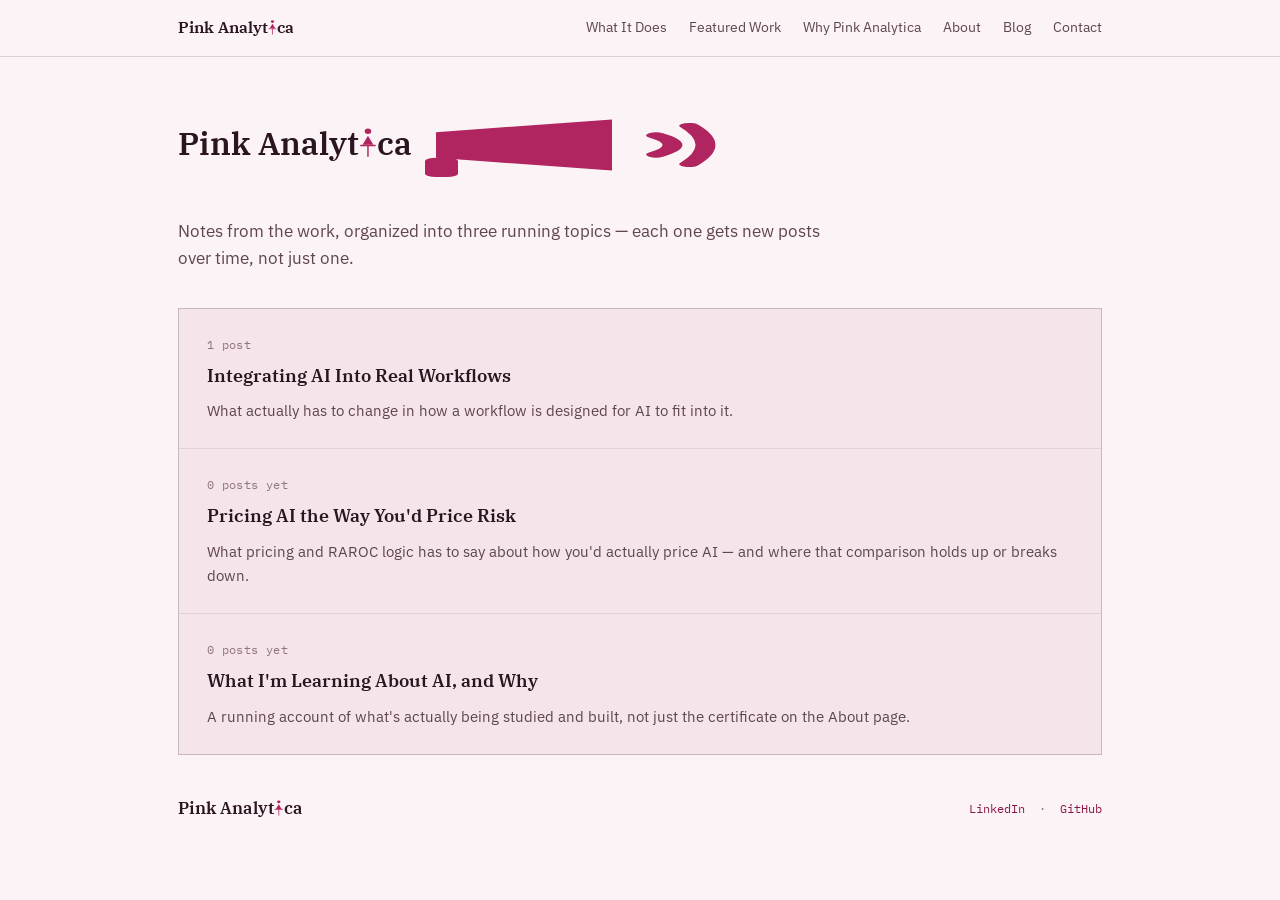
==== blog/index.html @ e67a84fc "Add first blog post: Legacy Tools Are the Next Target Co-Authored-By: Claude Sonnet 5 <noreply@anthr" ====
<!DOCTYPE html>
<html lang="en">
<head>
<meta charset="UTF-8">
<meta name="viewport" content="width=device-width, initial-scale=1.0">
<title>Blog &middot; Pink Analytica</title>
<link rel="icon" type="image/svg+xml" href="../favicon.svg">
<meta name="description" content="Notes on commercial pricing, RAROC, risk, and what applying AI to financial workflows actually looks like, from Pink Analytica.">
<link rel="preconnect" href="https://fonts.googleapis.com">
<link rel="preconnect" href="https://fonts.gstatic.com" crossorigin>
<link href="https://fonts.googleapis.com/css2?family=IBM+Plex+Serif:ital,wght@0,400;0,500;0,600;1,400&family=IBM+Plex+Sans:wght@400;500;600;700&family=IBM+Plex+Mono:wght@400;500;600&display=swap" rel="stylesheet">
<link rel="stylesheet" href="../styles.css">
</head>
<body>

<div class="topbar">
  <div class="wrap">
    <div class="topbar-name"><a href="../index.html" style="color:inherit; text-decoration:none;">Pink Analyt<span class="i-mark"><svg viewBox="0 0 20 34" aria-hidden="true"><ellipse cx="10" cy="4" rx="3.6" ry="3"/><polygon points="10,9 16,19 4,19"/><line x1="2" y1="20" x2="18" y2="20"/><line x1="10" y1="20" x2="10" y2="32"/></svg><span class="sr-only">i</span></span>ca</a></div>
    <nav>
      <a href="../index.html#what-i-do">What It Does</a>
      <a href="../index.html#work">Featured Work</a>
      <a href="../index.html#why">Why Pink Analytica</a>
      <a href="../index.html#about">About</a>
      <a href="index.html">Blog</a>
      <a href="../index.html#contact">Contact</a>
    </nav>
  </div>
</div>

<main class="wrap" style="padding-top:56px;">
  <div class="section-head"><h1 style="font-family:'IBM Plex Serif',serif; font-size:2rem;">Pink Analyt<span class="i-mark"><svg viewBox="0 0 20 34" aria-hidden="true"><ellipse cx="10" cy="4" rx="3.6" ry="3"/><polygon points="10,9 16,19 4,19"/><line x1="2" y1="20" x2="18" y2="20"/><line x1="10" y1="20" x2="10" y2="32"/></svg><span class="sr-only">i</span></span>ca<span class="megaphone-mark"><svg viewBox="-4 0 32 24" preserveAspectRatio="none" aria-hidden="true"><polygon points="26,6 26,14 10,18 10,2"/><rect x="24" y="14" width="3" height="6" rx="1"/><path d="M6 7 Q3 10 6 13"/><path d="M3 4 Q0 10 3 16"/></svg></span></h1></div>
  <p class="blog-lede">Notes from the work, organized into three running topics &mdash; each one gets new posts over time, not just one.</p>

  <div class="post-list">
    <a class="post-card" href="integrating-ai-workflows/index.html">
      <div class="post-date">1 post</div>
      <h3>Integrating AI Into Real Workflows</h3>
      <p>What actually has to change in how a workflow is designed for AI to fit into it.</p>
    </a>
    <a class="post-card" href="pricing-ai-vs-risk/index.html">
      <div class="post-date">0 posts yet</div>
      <h3>Pricing AI the Way You'd Price Risk</h3>
      <p>What pricing and RAROC logic has to say about how you'd actually price AI &mdash; and where that comparison holds up or breaks down.</p>
    </a>
    <a class="post-card" href="learning-ai/index.html">
      <div class="post-date">0 posts yet</div>
      <h3>What I'm Learning About AI, and Why</h3>
      <p>A running account of what's actually being studied and built, not just the certificate on the About page.</p>
    </a>
  </div>
</main>

<footer>
  <div class="wrap">
    <div class="fname">Pink Analyt<span class="i-mark"><svg viewBox="0 0 20 34" aria-hidden="true"><ellipse cx="10" cy="4" rx="3.6" ry="3"/><polygon points="10,9 16,19 4,19"/><line x1="2" y1="20" x2="18" y2="20"/><line x1="10" y1="20" x2="10" y2="32"/></svg><span class="sr-only">i</span></span>ca</div>
    <div class="fmeta"><a href="https://www.linkedin.com/in/ketibakiri" target="_blank" rel="noopener">LinkedIn</a> &nbsp;&middot;&nbsp; <a href="https://github.com/ketibak-ai" target="_blank" rel="noopener">GitHub</a></div>
  </div>
</footer>

</body>
</html>
---- styles.css ----
:root{
  --paper: #fbf3f6;
  --surface: #f5e4ea;
  --surface-2: #eed3dd;
  --ink: #2a1520;
  --ink-soft: #5e4550;
  --ink-faint: #8f7580;
  --line: rgba(42,21,32,0.14);
  --line-strong: rgba(42,21,32,0.28);
  --accent: #b0245f;
  --accent-strong: #8a1748;
  --accent-2: #8f5f14;
  --accent-2-strong: #6b450a;
  --shadow: 0 1px 2px rgba(42,21,32,0.06);
}

@media (prefers-color-scheme: dark){
  :root:not([data-theme="light"]){
    --paper: #180d13;
    --surface: #23131b;
    --surface-2: #2e1a24;
    --ink: #f6e9ee;
    --ink-soft: #cfb6c1;
    --ink-faint: #957c88;
    --line: rgba(246,233,238,0.14);
    --line-strong: rgba(246,233,238,0.26);
    --accent: #f08ab4;
    --accent-strong: #f7b0c9;
    --accent-2: #d9a252;
    --accent-2-strong: #ecc17c;
    --shadow: 0 1px 2px rgba(0,0,0,0.4);
  }
}
:root[data-theme="dark"]{
  --paper: #180d13;
    --surface: #23131b;
    --surface-2: #2e1a24;
    --ink: #f6e9ee;
    --ink-soft: #cfb6c1;
    --ink-faint: #957c88;
    --line: rgba(246,233,238,0.14);
    --line-strong: rgba(246,233,238,0.26);
    --accent: #f08ab4;
    --accent-strong: #f7b0c9;
    --accent-2: #d9a252;
    --accent-2-strong: #ecc17c;
    --shadow: 0 1px 2px rgba(0,0,0,0.4);
}

*{ box-sizing: border-box; }
html{ background: var(--paper); }
body{
  margin:0;
  background: var(--paper);
  color: var(--ink);
  font-family: "IBM Plex Sans", ui-sans-serif, system-ui, sans-serif;
  font-size: 17px;
  line-height: 1.6;
  -webkit-font-smoothing: antialiased;
}
::selection{ background: var(--accent); color: var(--paper); }

a{ color: var(--accent-strong); text-decoration-color: var(--line-strong); text-underline-offset: 3px; }
a:hover{ color: var(--accent); }
a:focus-visible, button:focus-visible{ outline: 2px solid var(--accent); outline-offset: 3px; border-radius: 2px; }

.wrap{ max-width: 980px; margin: 0 auto; padding: 0 28px; }
.prose{ max-width: 66ch; }

h1,h2,h3{ font-family: "IBM Plex Serif", ui-serif, Georgia, serif; font-weight: 600; text-wrap: balance; color: var(--ink); margin: 0; }

.eyebrow{
  font-family: "IBM Plex Mono", ui-monospace, monospace;
  font-size: 0.72rem;
  letter-spacing: 0.14em;
  text-transform: uppercase;
  color: var(--accent-strong);
}

.mono{ font-family: "IBM Plex Mono", ui-monospace, monospace; font-variant-numeric: tabular-nums; }

/* ---------- topbar ---------- */
.topbar{
  position: sticky; top:0; z-index: 20;
  background: color-mix(in srgb, var(--paper) 88%, transparent);
  backdrop-filter: blur(6px);
  border-bottom: 1px solid var(--line);
}
.topbar .wrap{ display:flex; align-items:center; justify-content:space-between; height:56px; }
.topbar-name{ font-family:"IBM Plex Serif",serif; font-weight:600; font-size:1rem; }
.topbar nav{ display:flex; gap:22px; }
.topbar nav a{ font-size:0.85rem; color: var(--ink-soft); text-decoration:none; }
.topbar nav a:hover{ color: var(--accent-strong); }
@media (max-width: 620px){ .topbar nav{ display:none; } }

/* ---------- hero ---------- */
header.hero{ padding: 64px 0 0; border-bottom: 1px solid var(--line); }
.hero-top{ display:flex; flex-wrap:wrap; gap: 24px; justify-content:space-between; align-items:flex-end; }
.hero h1{ font-size: clamp(2.4rem, 5vw, 3.6rem); line-height:1.04; letter-spacing:-0.01em; }
.hero-headline{ margin-top:18px; display:flex; flex-wrap:wrap; gap:8px 32px; }
.hero-headline .stat-item{ margin:0; font-family:"IBM Plex Serif",serif; font-weight:600; font-size: clamp(1.1rem, 2.1vw, 1.3rem); line-height:1.35; color: var(--ink); }
.hero-headline .stat-item::before{ content:"\2022"; color: var(--accent); margin-right:0.5em; }
.hero .role{ margin-top:10px; font-size: clamp(1.05rem, 2vw, 1.25rem); color: var(--accent-strong); font-family:"IBM Plex Serif",serif; font-style:italic; }
.hero-keywords{ margin-top:14px; font-family:"IBM Plex Mono",monospace; font-size:0.8rem; color: var(--ink-faint); }
.founder{ margin:10px 0 0; font-family:"IBM Plex Mono",monospace; font-size:0.8rem; letter-spacing:0.08em; color: var(--ink-faint); }
.founder-photo{ width:160px; height:160px; border-radius:50%; object-fit:cover; border:1px solid var(--line-strong); flex:none; }
.section-head.founder-head{ align-items:center; }
.founder-head h2{ margin-bottom:2px; }
.founder-head .founder{ margin:0; }

.i-mark{ display:inline-block; width:0.56em; vertical-align:-0.22em; }
.i-mark svg{ display:block; width:100%; height:1.18em; overflow:visible; }
.i-mark ellipse, .i-mark polygon{ fill: var(--accent); }
.i-mark line{ stroke: var(--accent); stroke-width:1.6; stroke-linecap:round; }

.megaphone-mark{ display:inline-block; width:11em; vertical-align:-1.1em; margin-left:0.05em; transform: scaleX(-1); }
.megaphone-mark svg{ display:block; width:100%; height:2.4em; overflow:visible; }
.megaphone-mark polygon, .megaphone-mark rect{ fill: var(--accent); }
.megaphone-mark path{ stroke: var(--accent); fill:none; stroke-width:1.8; stroke-linecap:round; }
.sr-only{ position:absolute; width:1px; height:1px; padding:0; margin:-1px; overflow:hidden; clip:rect(0,0,0,0); white-space:nowrap; border:0; }
.contact-block{ text-align:right; font-family:"IBM Plex Mono",monospace; font-size:0.82rem; color: var(--ink-soft); line-height:1.9; }
.contact-block a{ color: var(--ink-soft); text-decoration:none; }
.contact-block a:hover{ color: var(--accent-strong); }
@media (max-width: 620px){ .contact-block{ text-align:left; } }

/* ---------- sections ---------- */
section{ padding: 56px 0; border-bottom: 1px solid var(--line); }
section:last-of-type{ border-bottom:none; }
.section-head{ display:flex; align-items:baseline; gap:16px; margin-bottom: 28px; }
.section-head h2{ font-size: 1.5rem; }

.summary p{ margin:0 0 16px; color: var(--ink-soft); }
.summary p:last-child{ margin-bottom:0; }
.summary strong{ color: var(--ink); font-weight:600; }

/* competencies */
.comp-grid{ display:grid; grid-template-columns: repeat(2, 1fr); gap: 1px; background: var(--line); border: 1px solid var(--line); }
.comp-card{ background: var(--surface); padding: 22px 24px; }
.comp-card h3{ font-family:"IBM Plex Sans",sans-serif; font-weight:600; font-size:0.95rem; color: var(--accent-strong); margin-bottom:10px; }
.comp-card .tags{ display:flex; flex-wrap:wrap; gap:6px 8px; }
.comp-card .tags span{ font-family:"IBM Plex Mono",monospace; font-size:0.74rem; color: var(--ink-soft); background: var(--surface-2); padding:3px 8px; border-radius:3px; }
@media (max-width: 700px){ .comp-grid{ grid-template-columns: 1fr; } }

/* AI statement */
.ai-quote{
  margin: 0 0 24px;
  padding-left: 24px;
  border-left: 3px solid var(--accent);
  font-family: "IBM Plex Serif", serif;
  font-style: italic;
  font-size: clamp(1.15rem, 2.4vw, 1.4rem);
  line-height: 1.5;
  color: var(--ink);
  max-width: 66ch;
}

/* services + contact */
.lede{ margin:0 0 28px; color: var(--ink-soft); font-size:1.05rem; }
.eng-grid{ display:grid; grid-template-columns: repeat(3,1fr); gap:1px; background: var(--line); border:1px solid var(--line); margin-bottom:36px; }
.eng-card{ background: var(--surface); padding: 24px; }
.eng-card h3{ font-size:1.1rem; margin:6px 0 8px; }
.eng-card p:last-child{ margin:0; color: var(--ink-soft); font-size:0.93rem; }
.cap-grid{ display:grid; grid-template-columns: repeat(2,1fr); gap:28px; margin-bottom:28px; }
.cap-group h3{ font-family:"IBM Plex Sans",sans-serif; font-size:0.95rem; color: var(--accent-strong); padding-bottom:8px; border-bottom:1px solid var(--line-strong); margin-bottom:10px; }
.cap-group ul{ margin:0; padding:0; list-style:none; color: var(--ink-soft); font-size:0.92rem; }
.cap-group li{ padding:5px 0; }
.scope-note{ font-size:0.88rem; color: var(--ink-faint); font-style:italic; margin:0 0 20px; }
@media (max-width: 800px){ .eng-grid, .cap-grid{ grid-template-columns: 1fr; } }
.cta{ display:inline-block; padding:12px 24px; background: var(--accent); color: var(--paper); text-decoration:none; font-weight:600; border-radius:3px; }
.cta:hover{ background: var(--accent-strong); color: var(--paper); }
.cta .i-mark ellipse, .cta .i-mark polygon{ fill: var(--paper); }
.cta .i-mark line{ stroke: var(--paper); }

/* featured work */
.work-grid{ display:flex; flex-direction:column; gap:1px; background: var(--line); border:1px solid var(--line); }
.work-card{ background: var(--surface); padding:30px; display:flex; flex-direction:column; gap:14px; }
.work-card h3{ font-size:1.25rem; }
.work-card p{ margin:0; color: var(--ink-soft); font-size:0.97rem; }
.work-tags{ display:flex; flex-wrap:wrap; gap:6px 8px; }
.work-tags span{ font-family:"IBM Plex Mono",monospace; font-size:0.72rem; color: var(--ink-soft); background: var(--surface-2); padding:3px 8px; border-radius:3px; }
.work-links{ display:flex; gap:20px; margin-top:auto; padding-top:4px; }
.work-links a{ font-family:"IBM Plex Mono",monospace; font-size:0.82rem; font-weight:600; color: var(--accent-strong); text-decoration:none; }
.work-links a:hover{ color: var(--accent); }

footer{ padding: 40px 0 60px; }
footer .wrap{ display:flex; flex-wrap:wrap; justify-content:space-between; gap:16px; align-items:center; }
footer .fname{ font-family:"IBM Plex Serif",serif; font-weight:600; }
footer .fmeta{ font-family:"IBM Plex Mono",monospace; font-size:0.78rem; color: var(--ink-faint); }
footer a{ text-decoration:none; }

@media (prefers-reduced-motion: no-preference){
  .reveal{ opacity:0; transform: translateY(10px); transition: opacity .5s ease, transform .5s ease; }
  .reveal.in{ opacity:1; transform:none; }
}

/* ---------- blog ---------- */
.blog-lede{ color: var(--ink-soft); font-size:1.05rem; max-width:66ch; margin:0 0 36px; }
.post-list{ display:flex; flex-direction:column; gap:1px; background: var(--line); border:1px solid var(--line); }
.post-card{ background: var(--surface); padding:26px 28px; display:block; text-decoration:none; color: inherit; }
.post-card:hover{ background: var(--surface-2); }
.post-card .post-date{ font-family:"IBM Plex Mono",monospace; font-size:0.78rem; color: var(--ink-faint); letter-spacing:0.03em; }
.post-card h3{ font-size:1.15rem; margin:6px 0 8px; color: var(--ink); }
.post-card p{ margin:0; color: var(--ink-soft); font-size:0.95rem; }
.post-card .post-topic{ display:inline-block; margin-top:10px; font-family:"IBM Plex Mono",monospace; font-size:0.7rem; letter-spacing:0.05em; text-transform:uppercase; color: var(--accent-strong); background: color-mix(in srgb, var(--accent) 12%, transparent); padding:2px 8px; border-radius:3px; }
.post-coming-soon{ background: var(--surface); padding:26px 28px; opacity:0.6; }
.post-coming-soon .post-date{ font-family:"IBM Plex Mono",monospace; font-size:0.78rem; color: var(--ink-faint); }
.post-coming-soon h3{ font-size:1.15rem; margin:6px 0 8px; }
.post-coming-soon p{ margin:0; color: var(--ink-soft); font-size:0.95rem; font-style:italic; }

article.post{ padding: 48px 0 64px; }
.post-header{ margin-bottom:40px; border-bottom:1px solid var(--line); padding-bottom:32px; }
.post-header .eyebrow{ margin-bottom:14px; display:block; }
.post-header h1{ font-size: clamp(1.8rem, 4vw, 2.6rem); line-height:1.15; margin-bottom:14px; }
.post-header .post-meta{ font-family:"IBM Plex Mono",monospace; font-size:0.82rem; color: var(--ink-faint); }
.post-body{ max-width:68ch; color: var(--ink-soft); font-size:1.05rem; line-height:1.75; }
.post-body h2{ font-size:1.35rem; color: var(--ink); margin:40px 0 16px; }
.post-body p{ margin:0 0 20px; }
.post-body ul, .post-body ol{ margin:0 0 20px; padding-left:22px; }
.post-body li{ margin-bottom:8px; }
.post-body strong{ color: var(--ink); font-weight:600; }
.post-body blockquote{ margin:28px 0; padding-left:20px; border-left:3px solid var(--accent); font-style:italic; color: var(--ink); }
.post-footer{ margin-top:48px; padding-top:24px; border-top:1px solid var(--line); }
.back-link{ font-family:"IBM Plex Mono",monospace; font-size:0.85rem; }
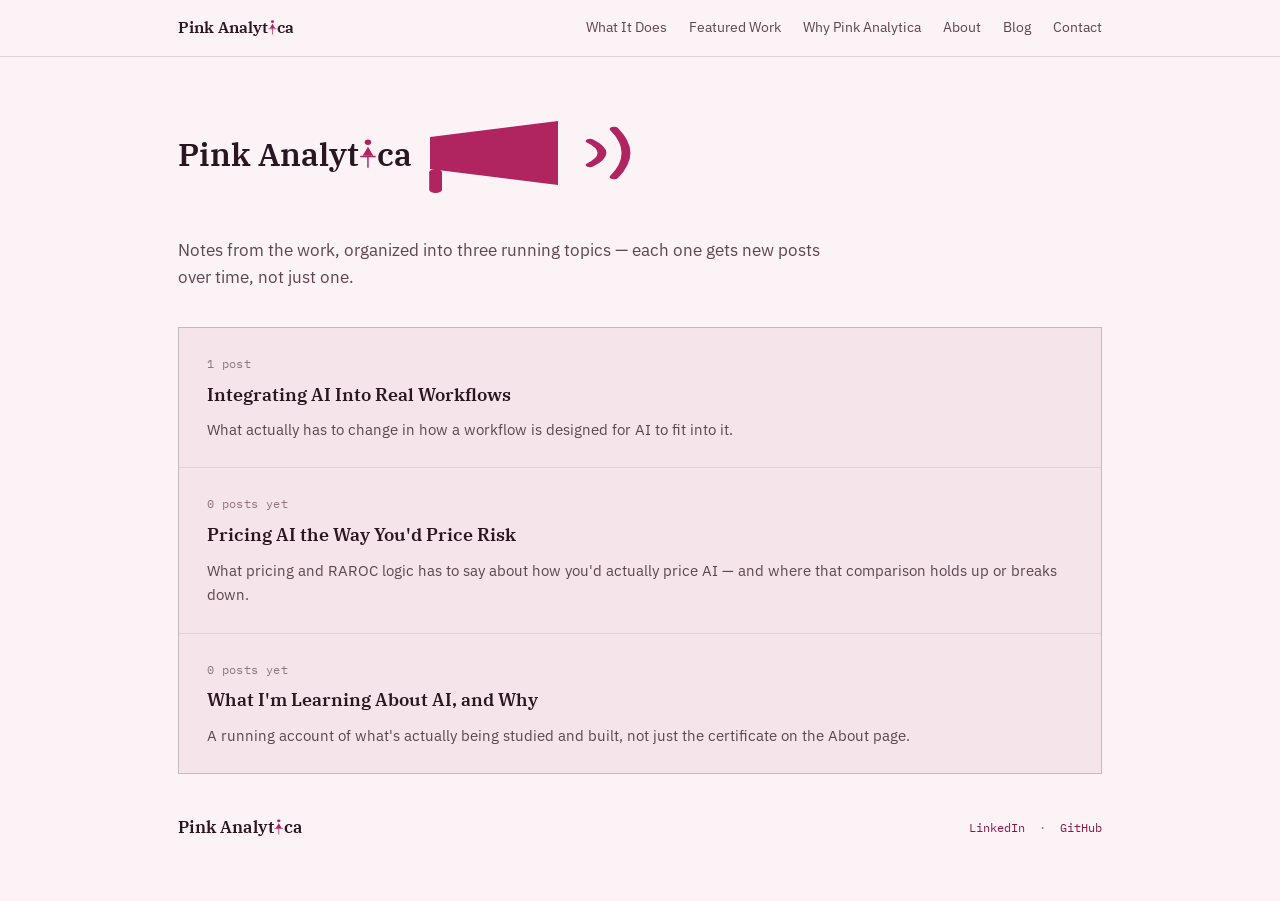
==== commit 49703cd8: "Thin megaphone sound waves and handle Co-Authored-By: Claude Sonnet 5 <noreply@anthropic.com>" ====
--- a/blog/index.html
+++ b/blog/index.html
@@ -28,7 +28,7 @@
 </div>
 
 <main class="wrap" style="padding-top:56px;">
-  <div class="section-head"><h1 style="font-family:'IBM Plex Serif',serif; font-size:2rem;">Pink Analyt<span class="i-mark"><svg viewBox="0 0 20 34" aria-hidden="true"><ellipse cx="10" cy="4" rx="3.6" ry="3"/><polygon points="10,9 16,19 4,19"/><line x1="2" y1="20" x2="18" y2="20"/><line x1="10" y1="20" x2="10" y2="32"/></svg><span class="sr-only">i</span></span>ca<span class="megaphone-mark"><svg viewBox="-4 0 32 24" preserveAspectRatio="none" aria-hidden="true"><polygon points="26,6 26,14 10,18 10,2"/><rect x="24" y="14" width="3" height="6" rx="1"/><path d="M6 7 Q3 10 6 13"/><path d="M3 4 Q0 10 3 16"/></svg></span></h1></div>
+  <div class="section-head"><h1 style="font-family:'IBM Plex Serif',serif; font-size:2rem;">Pink Analyt<span class="i-mark"><svg viewBox="0 0 20 34" aria-hidden="true"><ellipse cx="10" cy="4" rx="3.6" ry="3"/><polygon points="10,9 16,19 4,19"/><line x1="2" y1="20" x2="18" y2="20"/><line x1="10" y1="20" x2="10" y2="32"/></svg><span class="sr-only">i</span></span>ca<span class="megaphone-mark"><svg viewBox="-4 0 32 24" preserveAspectRatio="none" aria-hidden="true"><polygon points="26,6 26,14 10,18 10,2"/><rect x="24.5" y="14" width="1.6" height="6" rx="0.8"/><path d="M6 7 Q3 10 6 13"/><path d="M3 4 Q0 10 3 16"/></svg></span></h1></div>
   <p class="blog-lede">Notes from the work, organized into three running topics &mdash; each one gets new posts over time, not just one.</p>
 
   <div class="post-list">
--- a/styles.css
+++ b/styles.css
@@ -113,10 +113,10 @@
 .i-mark ellipse, .i-mark polygon{ fill: var(--accent); }
 .i-mark line{ stroke: var(--accent); stroke-width:1.6; stroke-linecap:round; }
 
-.megaphone-mark{ display:inline-block; width:11em; vertical-align:-1.1em; margin-left:0.05em; transform: scaleX(-1); }
-.megaphone-mark svg{ display:block; width:100%; height:2.4em; overflow:visible; }
+.megaphone-mark{ display:inline-block; width:8em; vertical-align:-1.35em; margin-left:0.05em; transform: scaleX(-1); }
+.megaphone-mark svg{ display:block; width:100%; height:3em; overflow:visible; }
 .megaphone-mark polygon, .megaphone-mark rect{ fill: var(--accent); }
-.megaphone-mark path{ stroke: var(--accent); fill:none; stroke-width:1.8; stroke-linecap:round; }
+.megaphone-mark path{ stroke: var(--accent); fill:none; stroke-width:1.1; stroke-linecap:round; }
 .sr-only{ position:absolute; width:1px; height:1px; padding:0; margin:-1px; overflow:hidden; clip:rect(0,0,0,0); white-space:nowrap; border:0; }
 .contact-block{ text-align:right; font-family:"IBM Plex Mono",monospace; font-size:0.82rem; color: var(--ink-soft); line-height:1.9; }
 .contact-block a{ color: var(--ink-soft); text-decoration:none; }
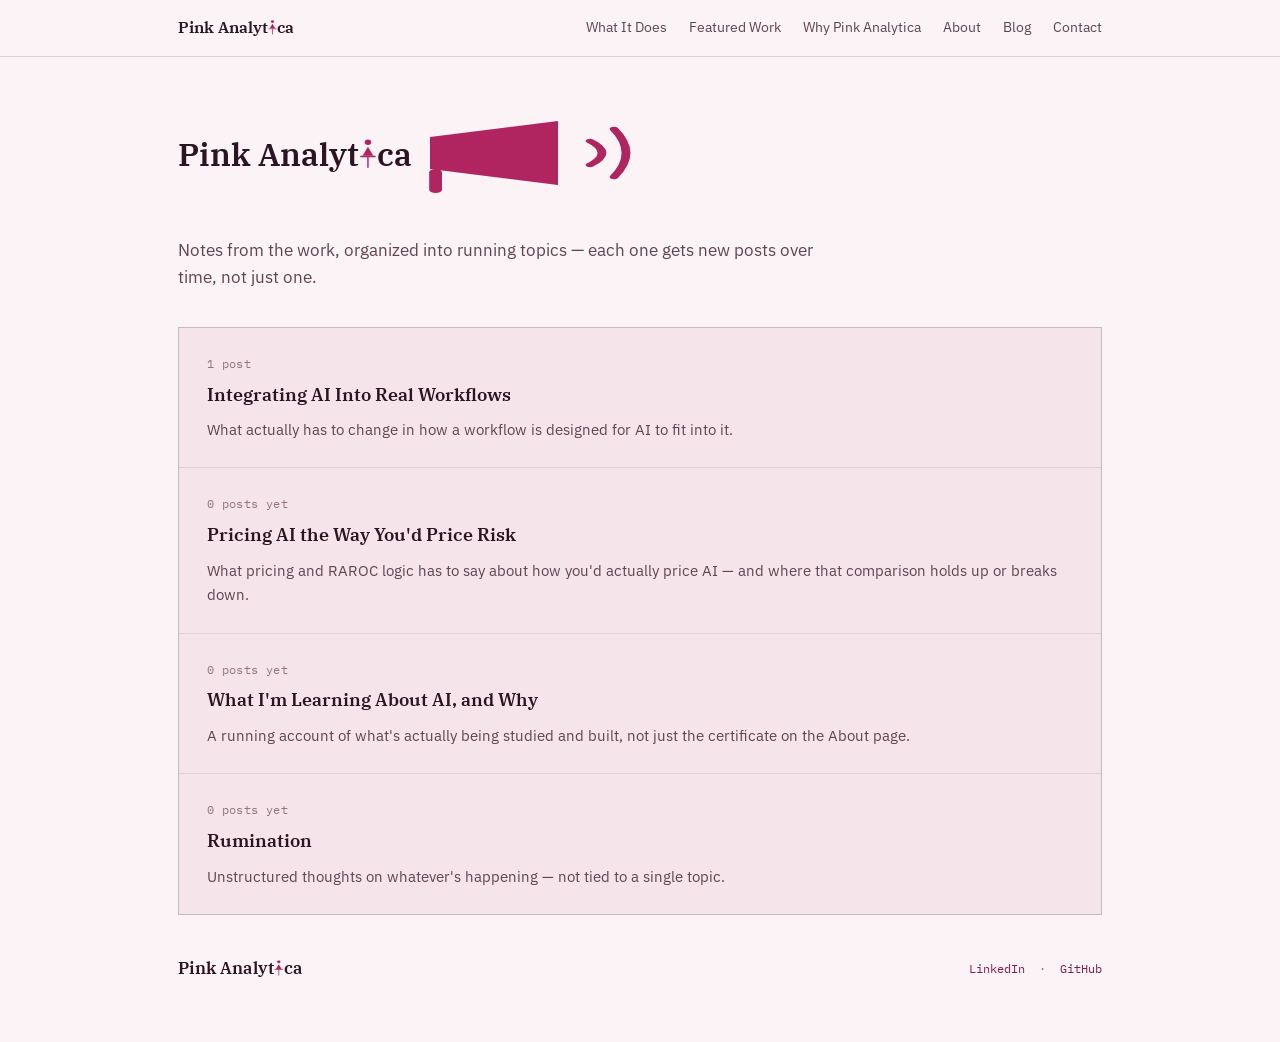
==== commit a4c8a9a4: "Add Rumination as a fourth blog topic Co-Authored-By: Claude Sonnet 5 <noreply@anthropic.com>" ====
--- a/blog/index.html
+++ b/blog/index.html
@@ -29,7 +29,7 @@
 
 <main class="wrap" style="padding-top:56px;">
   <div class="section-head"><h1 style="font-family:'IBM Plex Serif',serif; font-size:2rem;">Pink Analyt<span class="i-mark"><svg viewBox="0 0 20 34" aria-hidden="true"><ellipse cx="10" cy="4" rx="3.6" ry="3"/><polygon points="10,9 16,19 4,19"/><line x1="2" y1="20" x2="18" y2="20"/><line x1="10" y1="20" x2="10" y2="32"/></svg><span class="sr-only">i</span></span>ca<span class="megaphone-mark"><svg viewBox="-4 0 32 24" preserveAspectRatio="none" aria-hidden="true"><polygon points="26,6 26,14 10,18 10,2"/><rect x="24.5" y="14" width="1.6" height="6" rx="0.8"/><path d="M6 7 Q3 10 6 13"/><path d="M3 4 Q0 10 3 16"/></svg></span></h1></div>
-  <p class="blog-lede">Notes from the work, organized into three running topics &mdash; each one gets new posts over time, not just one.</p>
+  <p class="blog-lede">Notes from the work, organized into running topics &mdash; each one gets new posts over time, not just one.</p>
 
   <div class="post-list">
     <a class="post-card" href="integrating-ai-workflows/index.html">
@@ -47,6 +47,11 @@
       <h3>What I'm Learning About AI, and Why</h3>
       <p>A running account of what's actually being studied and built, not just the certificate on the About page.</p>
     </a>
+    <a class="post-card" href="rumination/index.html">
+      <div class="post-date">0 posts yet</div>
+      <h3>Rumination</h3>
+      <p>Unstructured thoughts on whatever's happening &mdash; not tied to a single topic.</p>
+    </a>
   </div>
 </main>
 
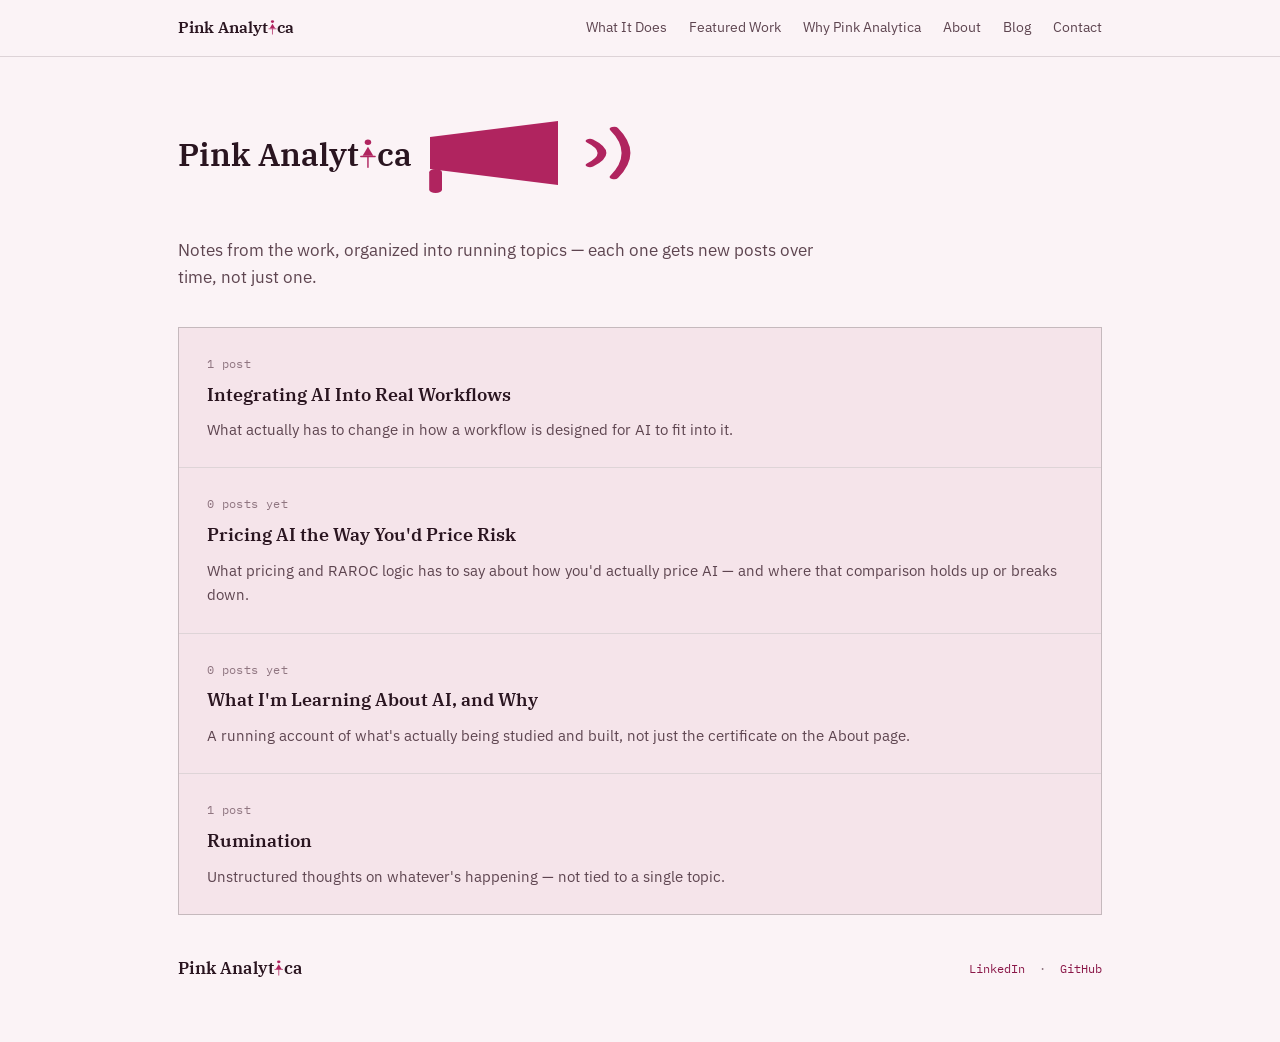
==== commit efb6f2ec: "Add first Rumination post with referenced articles Co-Authored-By: Claude Sonnet 5 <noreply@anthropi" ====
--- a/blog/index.html
+++ b/blog/index.html
@@ -48,7 +48,7 @@
       <p>A running account of what's actually being studied and built, not just the certificate on the About page.</p>
     </a>
     <a class="post-card" href="rumination/index.html">
-      <div class="post-date">0 posts yet</div>
+      <div class="post-date">1 post</div>
       <h3>Rumination</h3>
       <p>Unstructured thoughts on whatever's happening &mdash; not tied to a single topic.</p>
     </a>
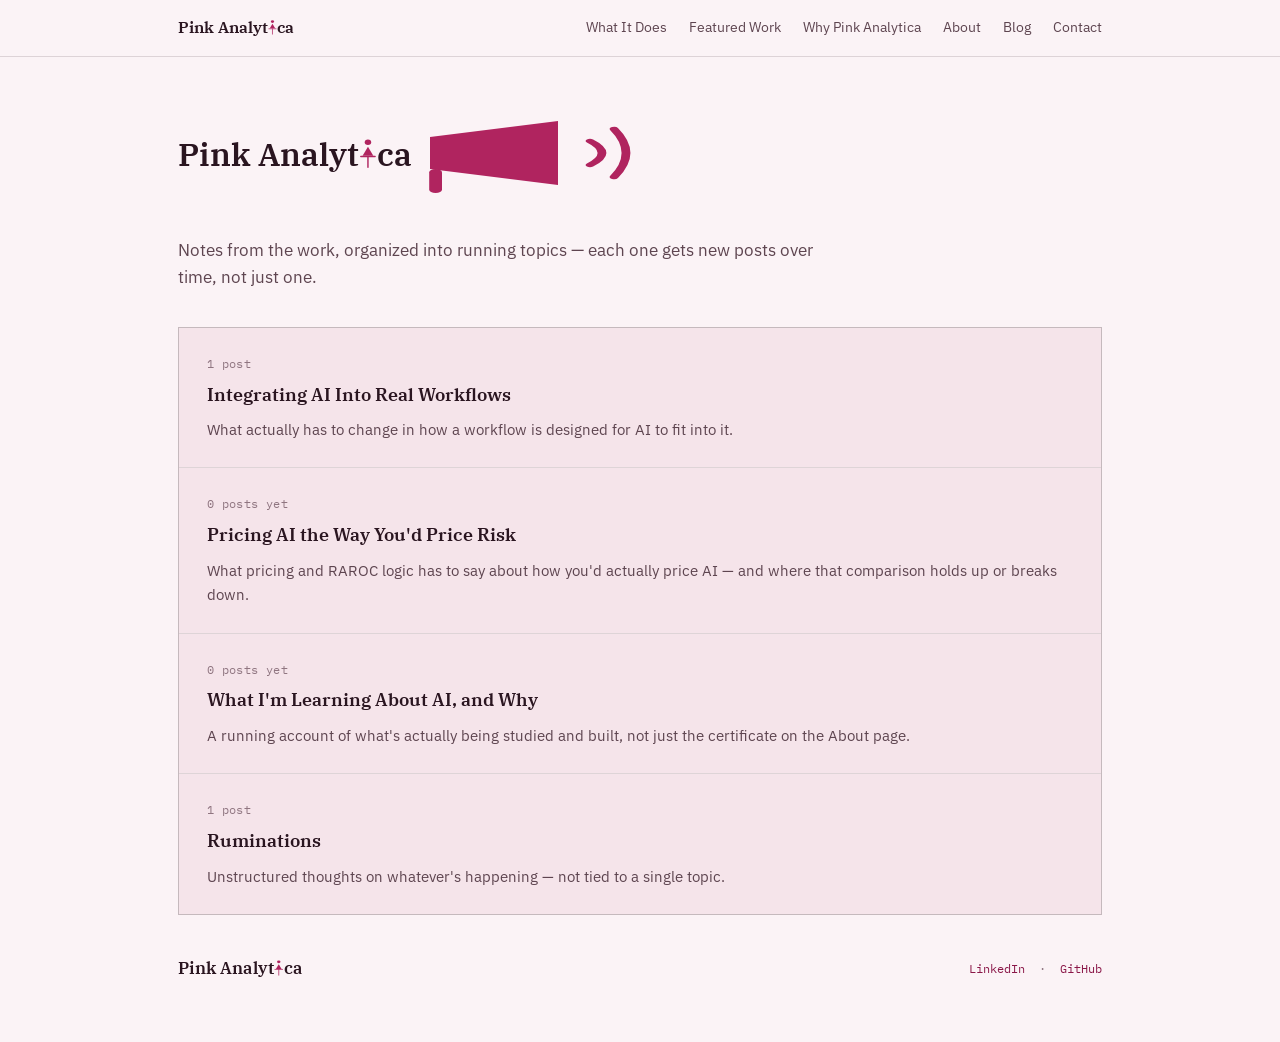
==== commit 39e4a74f: "Rename Rumination topic label to Ruminations Co-Authored-By: Claude Sonnet 5 <noreply@anthropic.com>" ====
--- a/blog/index.html
+++ b/blog/index.html
@@ -49,7 +49,7 @@
     </a>
     <a class="post-card" href="rumination/index.html">
       <div class="post-date">1 post</div>
-      <h3>Rumination</h3>
+      <h3>Ruminations</h3>
       <p>Unstructured thoughts on whatever's happening &mdash; not tied to a single topic.</p>
     </a>
   </div>
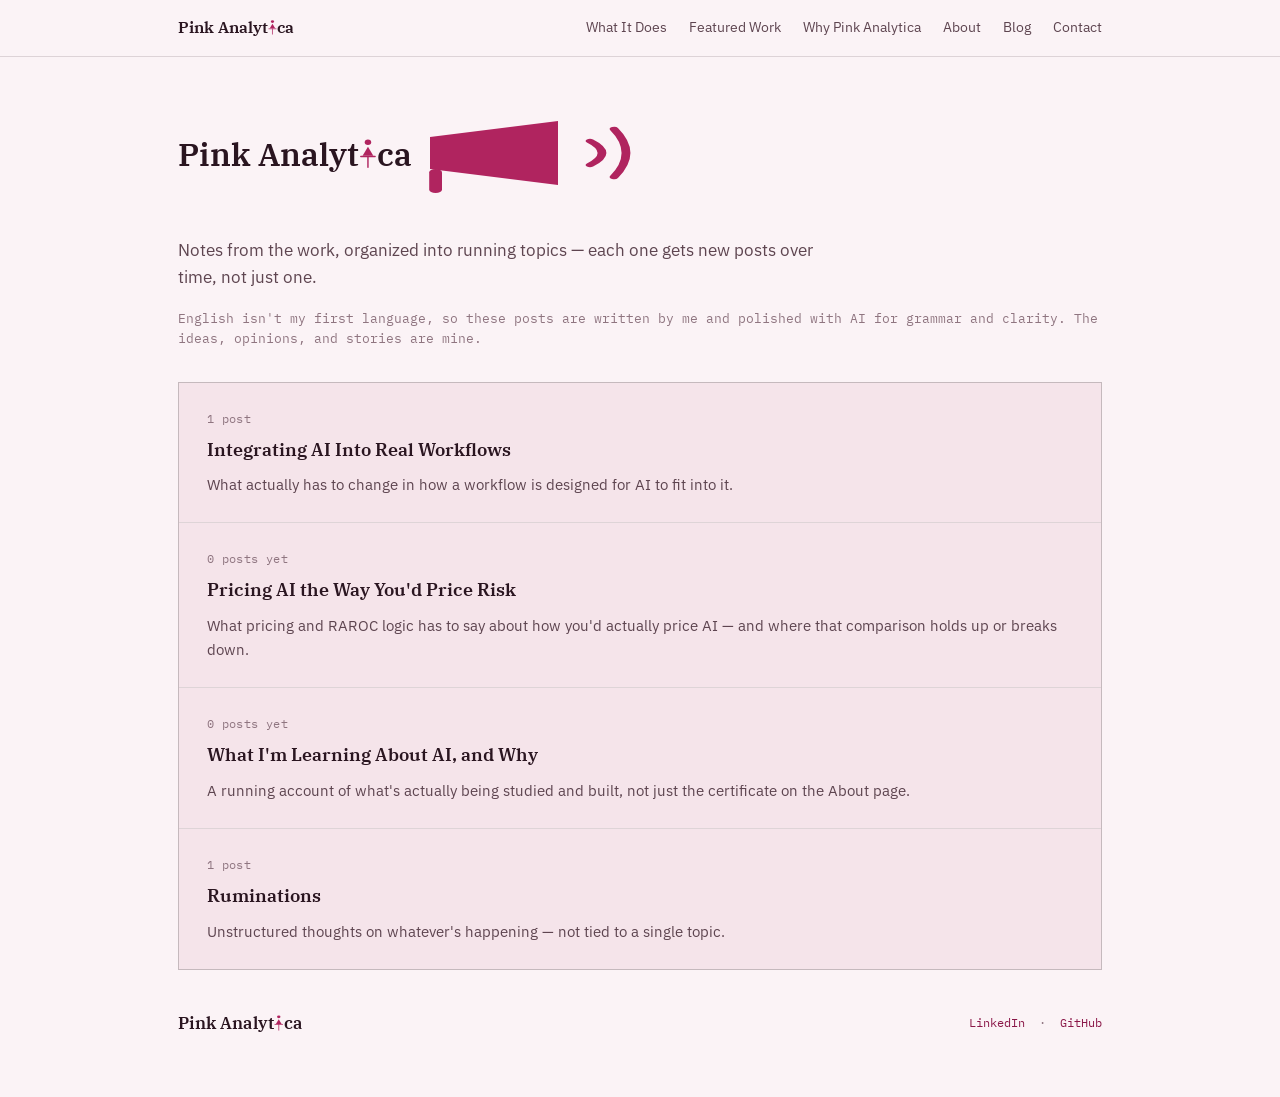
==== commit 5eed9769: "Add language disclaimer to blog index Co-Authored-By: Claude Sonnet 5 <noreply@anthropic.com>" ====
--- a/blog/index.html
+++ b/blog/index.html
@@ -30,6 +30,7 @@
 <main class="wrap" style="padding-top:56px;">
   <div class="section-head"><h1 style="font-family:'IBM Plex Serif',serif; font-size:2rem;">Pink Analyt<span class="i-mark"><svg viewBox="0 0 20 34" aria-hidden="true"><ellipse cx="10" cy="4" rx="3.6" ry="3"/><polygon points="10,9 16,19 4,19"/><line x1="2" y1="20" x2="18" y2="20"/><line x1="10" y1="20" x2="10" y2="32"/></svg><span class="sr-only">i</span></span>ca<span class="megaphone-mark"><svg viewBox="-4 0 32 24" preserveAspectRatio="none" aria-hidden="true"><polygon points="26,6 26,14 10,18 10,2"/><rect x="24.5" y="14" width="1.6" height="6" rx="0.8"/><path d="M6 7 Q3 10 6 13"/><path d="M3 4 Q0 10 3 16"/></svg></span></h1></div>
   <p class="blog-lede">Notes from the work, organized into running topics &mdash; each one gets new posts over time, not just one.</p>
+  <p style="font-family:'IBM Plex Mono',monospace; font-size:0.8rem; color: var(--ink-faint); margin:-18px 0 32px;">English isn't my first language, so these posts are written by me and polished with AI for grammar and clarity. The ideas, opinions, and stories are mine.</p>
 
   <div class="post-list">
     <a class="post-card" href="integrating-ai-workflows/index.html">
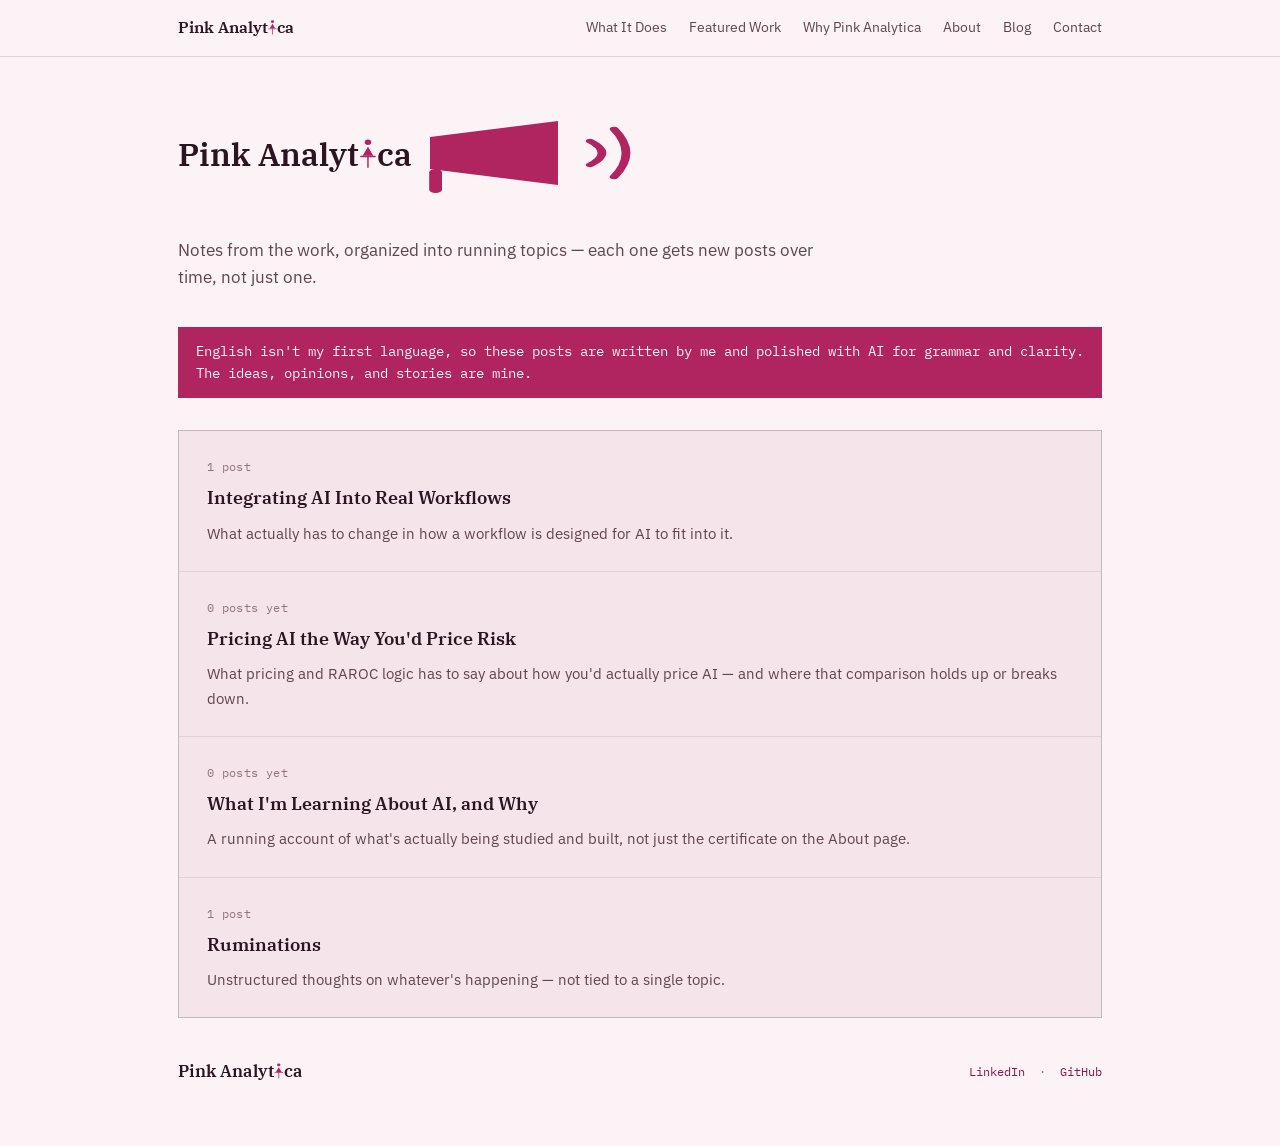
==== commit 2d376440: "Style language disclaimer as highlighted callout block Co-Authored-By: Claude Sonnet 5 <noreply@anth" ====
--- a/blog/index.html
+++ b/blog/index.html
@@ -30,7 +30,7 @@
 <main class="wrap" style="padding-top:56px;">
   <div class="section-head"><h1 style="font-family:'IBM Plex Serif',serif; font-size:2rem;">Pink Analyt<span class="i-mark"><svg viewBox="0 0 20 34" aria-hidden="true"><ellipse cx="10" cy="4" rx="3.6" ry="3"/><polygon points="10,9 16,19 4,19"/><line x1="2" y1="20" x2="18" y2="20"/><line x1="10" y1="20" x2="10" y2="32"/></svg><span class="sr-only">i</span></span>ca<span class="megaphone-mark"><svg viewBox="-4 0 32 24" preserveAspectRatio="none" aria-hidden="true"><polygon points="26,6 26,14 10,18 10,2"/><rect x="24.5" y="14" width="1.6" height="6" rx="0.8"/><path d="M6 7 Q3 10 6 13"/><path d="M3 4 Q0 10 3 16"/></svg></span></h1></div>
   <p class="blog-lede">Notes from the work, organized into running topics &mdash; each one gets new posts over time, not just one.</p>
-  <p style="font-family:'IBM Plex Mono',monospace; font-size:0.8rem; color: var(--ink-faint); margin:-18px 0 32px;">English isn't my first language, so these posts are written by me and polished with AI for grammar and clarity. The ideas, opinions, and stories are mine.</p>
+  <p style="font-family:'IBM Plex Mono',monospace; font-size:0.85rem; line-height:1.6; color: var(--paper); background: var(--accent); padding:14px 18px; margin:0 0 32px;">English isn't my first language, so these posts are written by me and polished with AI for grammar and clarity. The ideas, opinions, and stories are mine.</p>
 
   <div class="post-list">
     <a class="post-card" href="integrating-ai-workflows/index.html">
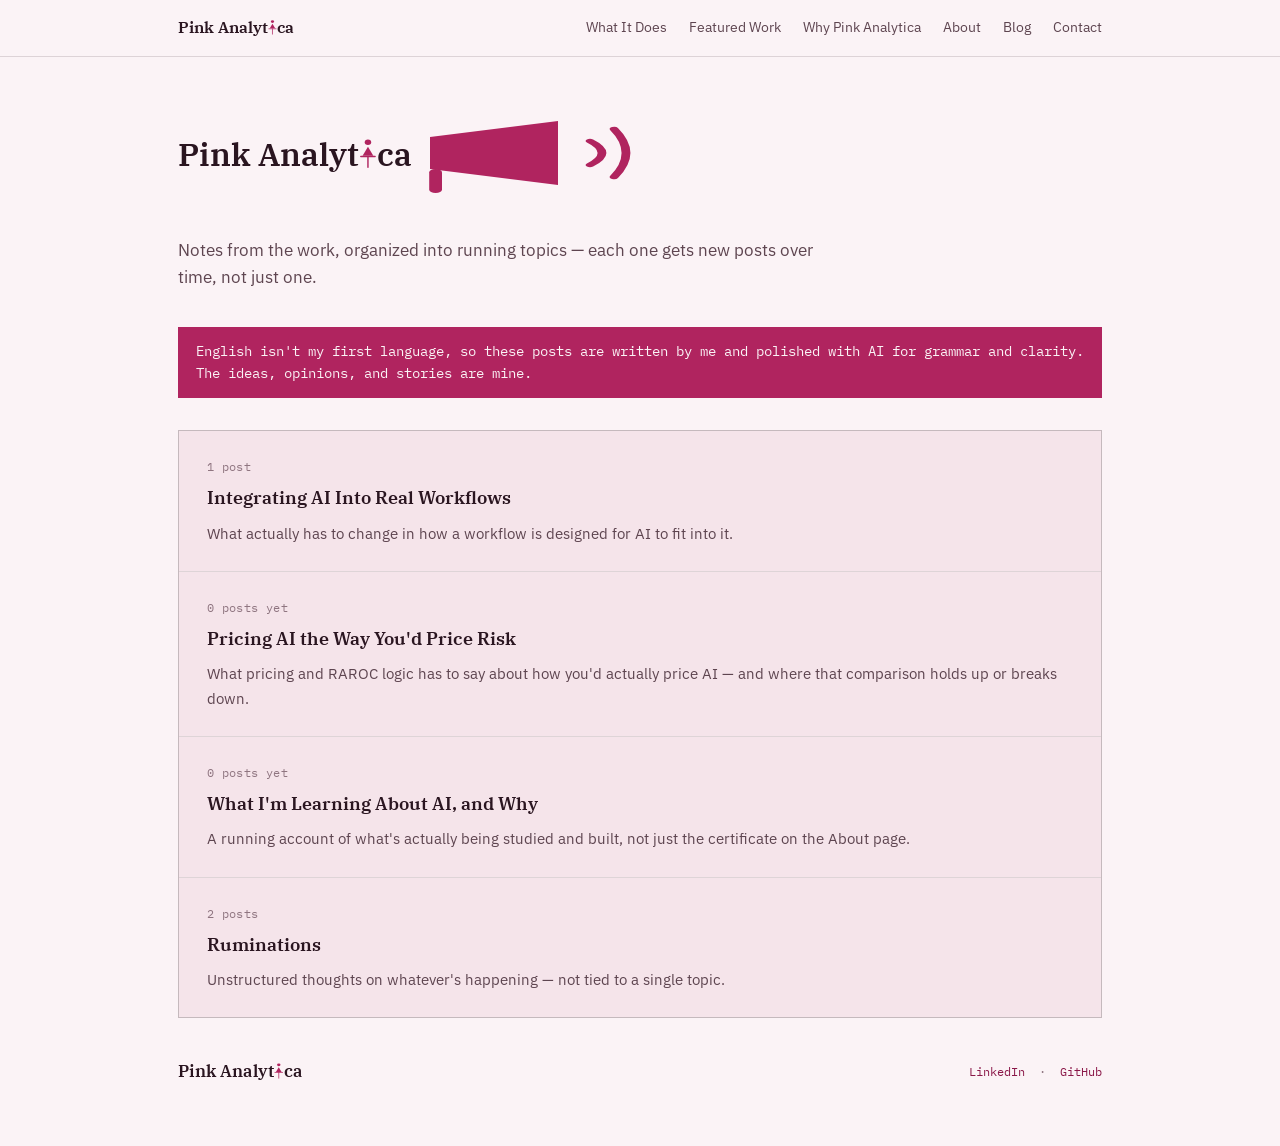
==== commit 35a1807c: "Rebuild Cincinnati AI labor market post with site template Rebuilds the raw-text post as proper HTML" ====
--- a/blog/index.html
+++ b/blog/index.html
@@ -49,7 +49,7 @@
       <p>A running account of what's actually being studied and built, not just the certificate on the About page.</p>
     </a>
     <a class="post-card" href="rumination/index.html">
-      <div class="post-date">1 post</div>
+      <div class="post-date">2 posts</div>
       <h3>Ruminations</h3>
       <p>Unstructured thoughts on whatever's happening &mdash; not tied to a single topic.</p>
     </a>
